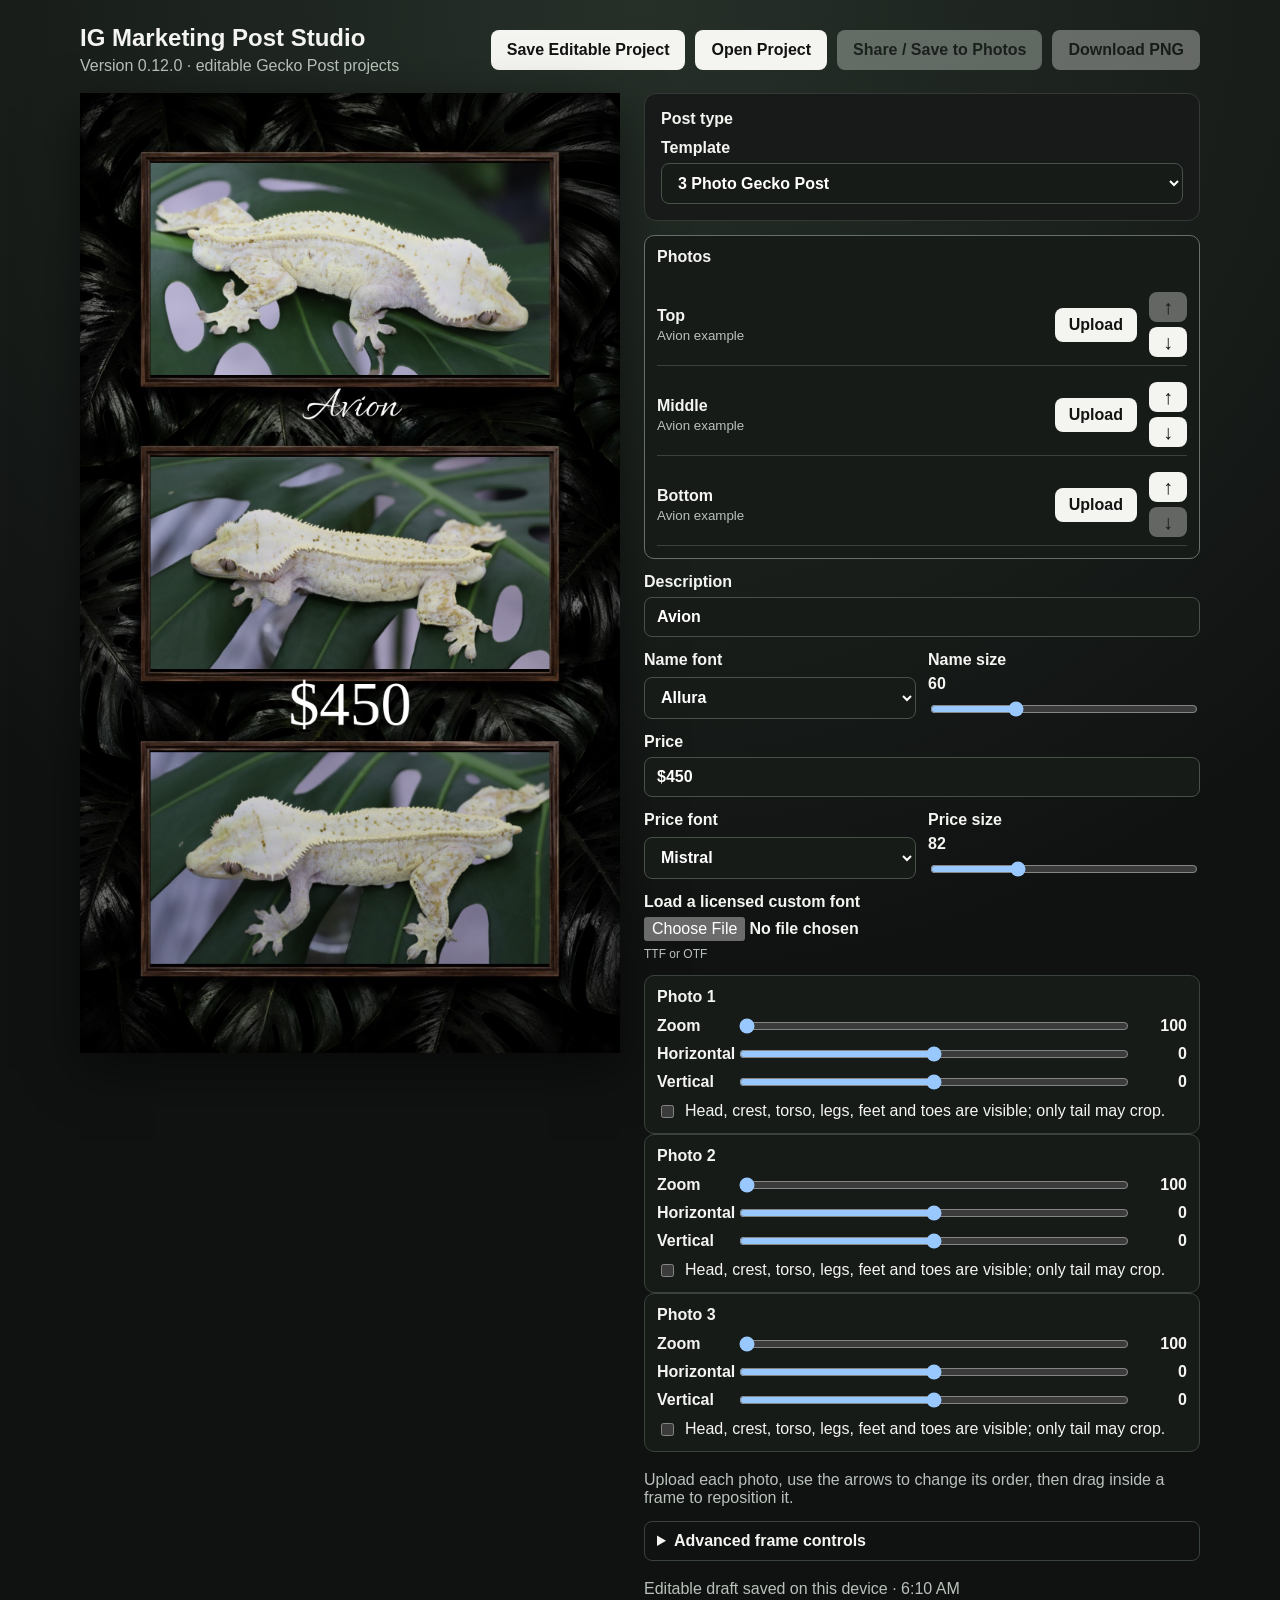
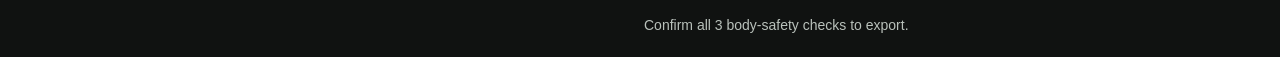
==== index.html @ ddfc0a80 "Publish IG Marketing Post Studio v0.12.0" ====
<!doctype html>
<html lang="en">
<head>
  <meta charset="utf-8">
  <meta name="viewport" content="width=device-width,initial-scale=1">
  <meta name="theme-color" content="#101211">
  <meta name="apple-mobile-web-app-capable" content="yes">
  <meta name="apple-mobile-web-app-status-bar-style" content="black-translucent">
  <meta name="apple-mobile-web-app-title" content="CK Stories">
  <title>IG Marketing Post Studio</title>
  <link rel="manifest" href="manifest.webmanifest">
  <link rel="apple-touch-icon" href="assets/apple-touch-icon.png">
  <link rel="preconnect" href="https://fonts.googleapis.com">
  <link rel="preconnect" href="https://fonts.gstatic.com" crossorigin>
  <link href="https://fonts.googleapis.com/css2?family=Alex+Brush&family=Allura&family=Birthstone&family=Caveat:wght@400;500&family=Corinthia:wght@400;700&family=Dancing+Script:wght@400;500&family=Great+Vibes&family=Italianno&family=Mr+De+Haviland&family=Parisienne&family=Pinyon+Script&family=Rochester&family=Sacramento&family=Satisfy&family=Tangerine:wght@400;700&family=Yellowtail&display=swap" rel="stylesheet">
  <link rel="stylesheet" href="styles.css">
  <link rel="stylesheet" href="styles-v5.css">
  <link rel="stylesheet" href="styles-v6.css">
  <link rel="stylesheet" href="styles-v8.css">
  <link rel="stylesheet" href="styles-v9.css">
  <link rel="stylesheet" href="styles-v10.css">
  <link rel="stylesheet" href="styles-v11.css">
</head>
<body>
  <main>
    <section class="editor">
      <header>
        <div><h1>IG Marketing Post Studio</h1><p>Version 0.12.0 · editable Gecko Post projects</p></div>
        <div class="primary-actions"><button id="save-project" type="button">Save Editable Project</button><button id="open-project" type="button">Open Project</button><button id="share" type="button" disabled>Share / Save to Photos</button><button id="export" type="button" disabled>Download PNG</button></div>
        <input id="project-file" class="sr-only" type="file" accept=".geckopost,application/json">
      </header>
      <div class="workspace">
        <canvas id="story" width="720" height="1280" aria-label="Instagram Story preview"></canvas>
        <aside>
          <section class="template-controls">
            <h2>Post type</h2>
            <label>Template<select id="post-type"><option value="three">3 Photo Gecko Post</option><option value="two">2 Photo Gecko Post</option><option value="one">1 Photo Gecko Post</option></select></label>
            <label id="orientation-control" hidden>Photo orientation<select id="photo-orientation"><option value="landscape">Landscape</option><option value="vertical">Vertical</option></select></label>
          </section>
          <section class="photo-order compact-photos">
            <h2>Photos</h2>
            <div class="order-row"><span><strong>Top</strong><small id="photo-status-1">Avion example</small></span><button type="button" class="upload-button" data-photo="0">Upload</button><div><button type="button" class="order-button" data-slot="0" data-direction="up" disabled aria-label="Move top photo up">↑</button><button type="button" class="order-button" data-slot="0" data-direction="down" aria-label="Move top photo down">↓</button></div></div>
            <div class="order-row"><span><strong>Middle</strong><small id="photo-status-2">Avion example</small></span><button type="button" class="upload-button" data-photo="1">Upload</button><div><button type="button" class="order-button" data-slot="1" data-direction="up" aria-label="Move middle photo up">↑</button><button type="button" class="order-button" data-slot="1" data-direction="down" aria-label="Move middle photo down">↓</button></div></div>
            <div class="order-row"><span><strong>Bottom</strong><small id="photo-status-3">Avion example</small></span><button type="button" class="upload-button" data-photo="2">Upload</button><div><button type="button" class="order-button" data-slot="2" data-direction="up" aria-label="Move bottom photo up">↑</button><button type="button" class="order-button" data-slot="2" data-direction="down" disabled aria-label="Move bottom photo down">↓</button></div></div>
            <input id="photo-file-1" class="sr-only" type="file" accept="image/jpeg,image/png,image/webp"><input id="photo-file-2" class="sr-only" type="file" accept="image/jpeg,image/png,image/webp"><input id="photo-file-3" class="sr-only" type="file" accept="image/jpeg,image/png,image/webp">
          </section>
          <label>Description<input id="description" value="Avion"></label>
          <div class="text-controls">
            <label>Name font<select id="description-font"><option value="Allura">Allura</option><option value="Alex Brush">Alex Brush</option><option value="Birthstone">Birthstone</option><option value="Corinthia">Corinthia</option><option value="Dancing Script">Dancing Script</option><option value="Great Vibes">Great Vibes</option><option value="Italianno">Italianno</option><option value="Mr De Haviland">Mr De Haviland</option><option value="Parisienne">Parisienne</option><option value="Pinyon Script">Pinyon Script</option><option value="Rochester">Rochester</option><option value="Sacramento">Sacramento</option><option value="Satisfy">Satisfy</option><option value="Tangerine">Tangerine</option><option value="Yellowtail">Yellowtail</option><option value="Caveat">Caveat</option><option value="Mistral">Mistral</option><option value="French Script MT">French Script</option><option value="Brush Script MT">Brush Script</option><option value="Segoe Script">Segoe Script</option></select></label>
            <label>Name size <output id="description-size-value">60</output><input id="description-size" type="range" min="20" max="150" value="60"></label>
          </div>
          <label>Price<input id="price" value="$450"></label>
          <div class="text-controls">
            <label>Price font<select id="price-font"><option value="Mistral">Mistral</option><option value="Satisfy">Satisfy</option><option value="Yellowtail">Yellowtail</option><option value="Caveat">Caveat</option><option value="Brush Script MT">Brush Script</option><option value="French Script MT">French Script</option><option value="Segoe Script">Segoe Script</option></select></label>
            <label>Price size <output id="price-size-value">82</output><input id="price-size" type="range" min="36" max="180" value="82"></label>
          </div>
          <label>Load a licensed custom font<input id="custom-font-file" type="file" accept=".ttf,.otf,font/ttf,font/otf"><span id="font-status">TTF or OTF</span></label>
          <div id="photo-controls"></div>
          <p class="hint">Upload each photo, use the arrows to change its order, then drag inside a frame to reposition it.</p>
          <details><summary>Advanced frame controls</summary><p>Vertical frame growth and movement require a frame-free background plus a transparent frame overlay. They remain locked with the current flattened master to prevent duplicated or damaged frame pixels.</p></details>
          <p id="autosave-status">Editable draft saves automatically on this device.</p>
          <p id="status" role="status">Confirm all 3 body-safety checks to export.</p>
        </aside>
      </div>
    </section>
  </main>
  <script src="app.js?v=12"></script>
</body>
</html>
---- styles.css ----
:root{color-scheme:dark;font-family:Segoe UI,Arial,sans-serif;background:#101211;color:#f4f4f1}*{box-sizing:border-box}body{margin:0;background:radial-gradient(circle at top,#263029,#101211 55%)}main{padding:24px}.editor{max-width:1120px;margin:auto}header{display:flex;align-items:center;justify-content:space-between;gap:20px;margin-bottom:18px}h1{margin:0;font-size:24px}h2{font-size:16px;margin:0 0 10px}p{color:#b9c1bb;margin:5px 0 0}.workspace{display:grid;grid-template-columns:minmax(320px,540px) minmax(280px,1fr);gap:24px;align-items:start}canvas{display:block;width:100%;height:auto;background:#000;box-shadow:0 16px 48px #0008;cursor:grab;touch-action:none}aside{display:grid;gap:14px;position:sticky;top:18px}label{display:grid;gap:6px;font-weight:600}input,button,select{font:inherit}input[type=text],input:not([type]),select{width:100%;padding:10px 12px;border:1px solid #485149;border-radius:8px;background:#171b18;color:#fff}.loaders{padding:12px;border:1px solid #667068;border-radius:10px;background:#1d231f;display:grid;grid-template-columns:repeat(3,1fr);gap:10px}.loaders h2{grid-column:1/-1}.loaders input{max-width:100%;font-size:12px}.text-controls{display:grid;grid-template-columns:1fr 1fr;gap:12px}.text-controls output{font-variant-numeric:tabular-nums}.photo{padding:12px;border:1px solid #39423b;border-radius:10px;background:#171b18}.photo h2{font-size:16px;margin:0 0 10px}.row{display:grid;grid-template-columns:72px 1fr 48px;gap:8px;align-items:center;margin:8px 0}.row output{text-align:right;font-variant-numeric:tabular-nums}.safe{display:flex;grid-template-columns:none;align-items:flex-start;gap:8px;font-weight:500;margin-top:10px}.safe input{margin-top:3px}details{padding:10px 12px;border:1px solid #39423b;border-radius:8px}summary{cursor:pointer;font-weight:700}button{padding:11px 16px;border:0;border-radius:8px;background:#f4f4f1;color:#121412;font-weight:700;cursor:pointer}button:disabled{opacity:.35;cursor:not-allowed}#status{font-size:14px}@media(max-width:760px){main{padding:14px}.workspace{grid-template-columns:1fr}.text-controls,.loaders{grid-template-columns:1fr}.loaders h2{grid-column:auto}aside{position:static}}
---- styles-v5.css ----
.loaders label {
  padding: 10px;
  background: #111512;
  border-radius: 8px;
}

.loaders input[type="file"] {
  width: 100%;
  padding: 8px 0;
}

.loaders span,
#font-status {
  color: #b9c1bb;
  font-size: 12px;
  font-weight: 400;
  overflow-wrap: anywhere;
}
---- styles-v6.css ----
.sr-only{position:absolute;width:1px;height:1px;padding:0;margin:-1px;overflow:hidden;clip:rect(0,0,0,0);white-space:nowrap;border:0}
.drop-zone{min-height:126px;padding:14px;border:2px dashed #69766c;border-radius:10px;background:#111512;display:flex;flex-direction:column;align-items:center;justify-content:center;gap:7px;text-align:center;cursor:pointer;transition:background .15s,border-color .15s}
.drop-zone:hover,.drop-zone.dragging{background:#263129;border-color:#fff}
.drop-zone.loaded{border-style:solid;border-color:#9db6a2}
.drop-zone span,.drop-zone small{color:#b9c1bb}
.drop-zone small{overflow-wrap:anywhere}
---- styles-v8.css ----
.photo-order{padding:12px;border:1px solid #667068;border-radius:10px;background:#171b18;display:grid;gap:8px}
.order-row{display:flex;align-items:center;justify-content:space-between;gap:12px;padding:8px 0;border-bottom:1px solid #39423b}
.order-row:last-child{border-bottom:0}
.order-row>div{display:flex;flex-direction:column;gap:5px}
.order-button{width:38px;height:30px;padding:0;font-size:20px;line-height:1}
---- styles-v9.css ----
.compact-photos .order-row{display:grid;grid-template-columns:1fr auto auto}
.compact-photos .order-row>span{display:grid;gap:3px}
.compact-photos small{color:#b9c1bb;font-weight:400;overflow-wrap:anywhere}
.upload-button{padding:8px 14px}
---- styles-v10.css ----
.primary-actions{display:flex;gap:10px;flex-wrap:wrap;justify-content:flex-end}
#share{background:#dfe9e1}
@media(max-width:760px){main{padding:10px}header{align-items:stretch;flex-direction:column}.primary-actions{display:grid;grid-template-columns:1fr 1fr;position:sticky;top:0;z-index:5;background:#101211;padding:8px 0}.primary-actions button{padding:14px 8px}.workspace{gap:14px}canvas{box-shadow:none}.compact-photos .order-row{grid-template-columns:1fr auto auto}.upload-button{min-height:44px}.order-button{width:44px;height:36px}input[type="range"]{min-height:32px}aside{gap:12px}}
---- styles-v11.css ----
.template-controls{display:grid;gap:.7rem;padding:1rem;border:1px solid #343936;border-radius:12px;background:#171a18}
.template-controls h2{margin:0}
.template-controls label{margin:0}
[hidden]{display:none!important}
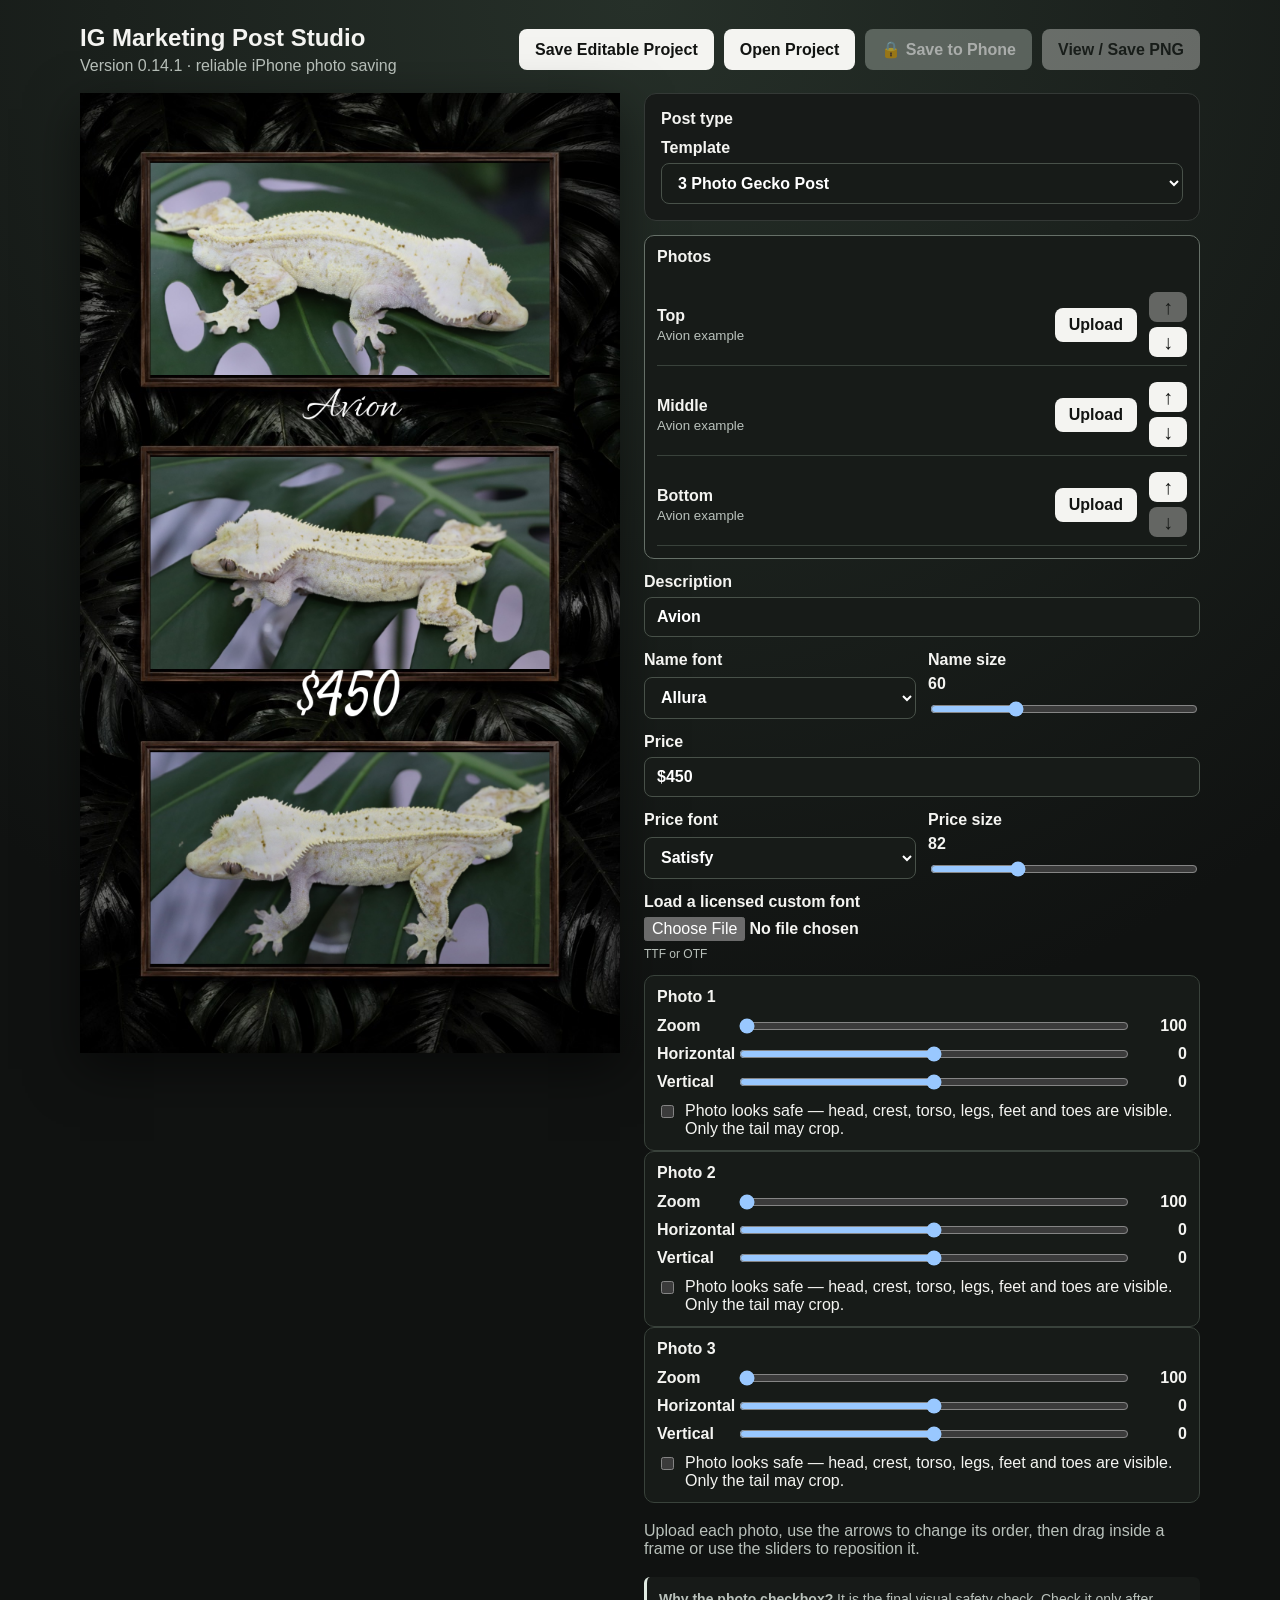
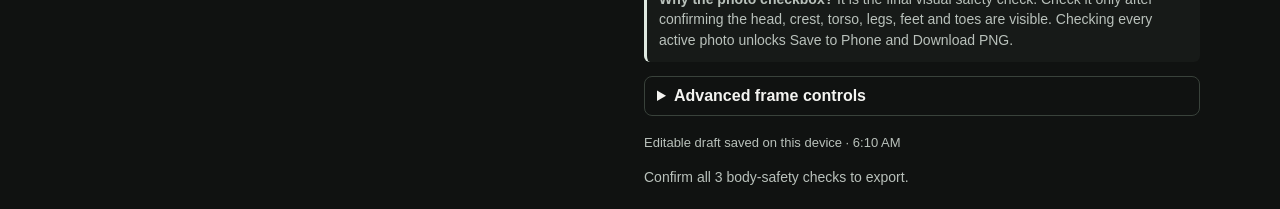
==== commit 75ec09bf: "Release IG Marketing Post Studio v0.14.1" ====
--- a/index.html
+++ b/index.html
@@ -12,7 +12,7 @@
   <link rel="apple-touch-icon" href="assets/apple-touch-icon.png">
   <link rel="preconnect" href="https://fonts.googleapis.com">
   <link rel="preconnect" href="https://fonts.gstatic.com" crossorigin>
-  <link href="https://fonts.googleapis.com/css2?family=Alex+Brush&family=Allura&family=Birthstone&family=Caveat:wght@400;500&family=Corinthia:wght@400;700&family=Dancing+Script:wght@400;500&family=Great+Vibes&family=Italianno&family=Mr+De+Haviland&family=Parisienne&family=Pinyon+Script&family=Rochester&family=Sacramento&family=Satisfy&family=Tangerine:wght@400;700&family=Yellowtail&display=swap" rel="stylesheet">
+  <link href="https://fonts.googleapis.com/css2?family=Alex+Brush&family=Allura&family=Birthstone&family=Bonheur+Royale&family=Carattere&family=Caveat:wght@400;500&family=Cedarville+Cursive&family=Corinthia:wght@400;700&family=Dancing+Script:wght@400;500&family=Dawning+of+a+New+Day&family=Ephesis&family=Great+Vibes&family=Homemade+Apple&family=Imperial+Script&family=Italianno&family=Lavishly+Yours&family=Lovers+Quarrel&family=Meow+Script&family=MonteCarlo&family=Mr+De+Haviland&family=Oooh+Baby&family=Parisienne&family=Petit+Formal+Script&family=Pinyon+Script&family=Qwitcher+Grypen:wght@400;700&family=Rochester&family=Sacramento&family=Satisfy&family=Style+Script&family=Tangerine:wght@400;700&family=Waterfall&family=Whisper&family=WindSong:wght@400;500&family=Yellowtail&display=swap" rel="stylesheet">
   <link rel="stylesheet" href="styles.css">
   <link rel="stylesheet" href="styles-v5.css">
   <link rel="stylesheet" href="styles-v6.css">
@@ -20,13 +20,15 @@
   <link rel="stylesheet" href="styles-v9.css">
   <link rel="stylesheet" href="styles-v10.css">
   <link rel="stylesheet" href="styles-v11.css">
+  <link rel="stylesheet" href="styles-v13.css">
+  <link rel="stylesheet" href="fontesk-fonts.css">
 </head>
 <body>
   <main>
     <section class="editor">
       <header>
-        <div><h1>IG Marketing Post Studio</h1><p>Version 0.12.0 · editable Gecko Post projects</p></div>
-        <div class="primary-actions"><button id="save-project" type="button">Save Editable Project</button><button id="open-project" type="button">Open Project</button><button id="share" type="button" disabled>Share / Save to Photos</button><button id="export" type="button" disabled>Download PNG</button></div>
+        <div><h1>IG Marketing Post Studio</h1><p>Version 0.14.1 · reliable iPhone photo saving</p></div>
+        <div class="primary-actions"><button id="save-project" type="button">Save Editable Project</button><button id="open-project" type="button">Open Project</button><button id="share" type="button" disabled>Save to Phone</button><button id="export" type="button" disabled>View / Save PNG</button></div>
         <input id="project-file" class="sr-only" type="file" accept=".geckopost,application/json">
       </header>
       <div class="workspace">
@@ -46,17 +48,18 @@
           </section>
           <label>Description<input id="description" value="Avion"></label>
           <div class="text-controls">
-            <label>Name font<select id="description-font"><option value="Allura">Allura</option><option value="Alex Brush">Alex Brush</option><option value="Birthstone">Birthstone</option><option value="Corinthia">Corinthia</option><option value="Dancing Script">Dancing Script</option><option value="Great Vibes">Great Vibes</option><option value="Italianno">Italianno</option><option value="Mr De Haviland">Mr De Haviland</option><option value="Parisienne">Parisienne</option><option value="Pinyon Script">Pinyon Script</option><option value="Rochester">Rochester</option><option value="Sacramento">Sacramento</option><option value="Satisfy">Satisfy</option><option value="Tangerine">Tangerine</option><option value="Yellowtail">Yellowtail</option><option value="Caveat">Caveat</option><option value="Mistral">Mistral</option><option value="French Script MT">French Script</option><option value="Brush Script MT">Brush Script</option><option value="Segoe Script">Segoe Script</option></select></label>
+            <label>Name font<select id="description-font" data-default="Allura"></select></label>
             <label>Name size <output id="description-size-value">60</output><input id="description-size" type="range" min="20" max="150" value="60"></label>
           </div>
           <label>Price<input id="price" value="$450"></label>
           <div class="text-controls">
-            <label>Price font<select id="price-font"><option value="Mistral">Mistral</option><option value="Satisfy">Satisfy</option><option value="Yellowtail">Yellowtail</option><option value="Caveat">Caveat</option><option value="Brush Script MT">Brush Script</option><option value="French Script MT">French Script</option><option value="Segoe Script">Segoe Script</option></select></label>
+            <label>Price font<select id="price-font" data-default="Satisfy"></select></label>
             <label>Price size <output id="price-size-value">82</output><input id="price-size" type="range" min="36" max="180" value="82"></label>
           </div>
           <label>Load a licensed custom font<input id="custom-font-file" type="file" accept=".ttf,.otf,font/ttf,font/otf"><span id="font-status">TTF or OTF</span></label>
           <div id="photo-controls"></div>
-          <p class="hint">Upload each photo, use the arrows to change its order, then drag inside a frame to reposition it.</p>
+          <p class="hint">Upload each photo, use the arrows to change its order, then drag inside a frame or use the sliders to reposition it.</p>
+          <p class="safety-explanation"><strong>Why the photo checkbox?</strong> It is the final visual safety check. Check it only after confirming the head, crest, torso, legs, feet and toes are visible. Checking every active photo unlocks Save to Phone and Download PNG.</p>
           <details><summary>Advanced frame controls</summary><p>Vertical frame growth and movement require a frame-free background plus a transparent frame overlay. They remain locked with the current flattened master to prevent duplicated or damaged frame pixels.</p></details>
           <p id="autosave-status">Editable draft saves automatically on this device.</p>
           <p id="status" role="status">Confirm all 3 body-safety checks to export.</p>
@@ -64,6 +67,14 @@
       </div>
     </section>
   </main>
-  <script src="app.js?v=12"></script>
+  <dialog id="save-preview">
+    <div class="save-preview-card">
+      <h2>Save this image to Photos</h2>
+      <p>Press and hold the finished image, then choose <strong>Save to Photos</strong> or <strong>Save Image</strong>.</p>
+      <img id="save-preview-image" alt="Finished Instagram Story ready to save">
+      <div class="save-preview-actions"><button id="retry-share" type="button">Open Share Sheet</button><button id="close-preview" type="button">Close</button></div>
+    </div>
+  </dialog>
+  <script src="app.js?v=141"></script>
 </body>
 </html>
--- a/styles-v13.css
+++ b/styles-v13.css
@@ -0,0 +1,18 @@
+.safety-explanation{padding:12px;border-left:3px solid #dfe9e1;background:#171a18;border-radius:6px;font-size:14px;line-height:1.45}
+#autosave-status{font-size:13px}
+#share:disabled{opacity:.62;background:#7f8881;color:#fff}
+#save-preview{width:min(94vw,620px);max-height:94vh;padding:0;border:1px solid #516057;border-radius:16px;background:#101412;color:#fff}
+#save-preview::backdrop{background:#000c}
+.save-preview-card{padding:18px;text-align:center}.save-preview-card h2{margin:0 0 8px}.save-preview-card p{line-height:1.4}
+#save-preview-image{display:block;max-width:100%;max-height:68vh;margin:12px auto;border:1px solid #66736b;background:#000;touch-action:auto;-webkit-user-select:auto;user-select:auto}
+.save-preview-actions{display:flex;gap:10px;justify-content:center}.save-preview-actions button{min-height:48px}
+@media(max-width:760px){
+  body{padding-bottom:78px}
+  header{margin-bottom:8px}
+  .primary-actions{position:fixed;left:0;right:0;bottom:0;top:auto;z-index:20;grid-template-columns:repeat(4,1fr);gap:4px;padding:7px;background:#101211f2;border-top:1px solid #39423b}
+  .primary-actions button{min-height:54px;padding:7px 4px;font-size:12px;line-height:1.15}
+  .workspace{display:flex;flex-direction:column;gap:12px}
+  canvas{position:sticky;top:0;z-index:10;width:auto;max-width:100%;max-height:42vh;margin:0 auto;border:1px solid #39423b;touch-action:pan-y;background:#000}
+  aside{width:100%}
+  .photo{scroll-margin-top:43vh}
+}
--- a/fontesk-fonts.css
+++ b/fontesk-fonts.css
@@ -0,0 +1,7 @@
+@font-face{font-family:'Kipish';src:url('assets/fonts/kipish-regular.ttf') format('truetype');font-display:swap}
+@font-face{font-family:'Witchwoode';src:url('assets/fonts/witchwoode-regular.woff2') format('woff2');font-display:swap}
+@font-face{font-family:'Royalty Free';src:url('assets/fonts/royalty-free.ttf') format('truetype');font-display:swap}
+@font-face{font-family:'Sekaiwo';src:url('assets/fonts/sekaiwo-regular.ttf') format('truetype');font-display:swap}
+@font-face{font-family:'Showclick';src:url('assets/fonts/showclick.ttf') format('truetype');font-display:swap}
+@font-face{font-family:'Marti';src:url('assets/fonts/marti.otf') format('opentype');font-display:swap}
+@font-face{font-family:'Star Rust';src:url('assets/fonts/star-rust.otf') format('opentype');font-display:swap}
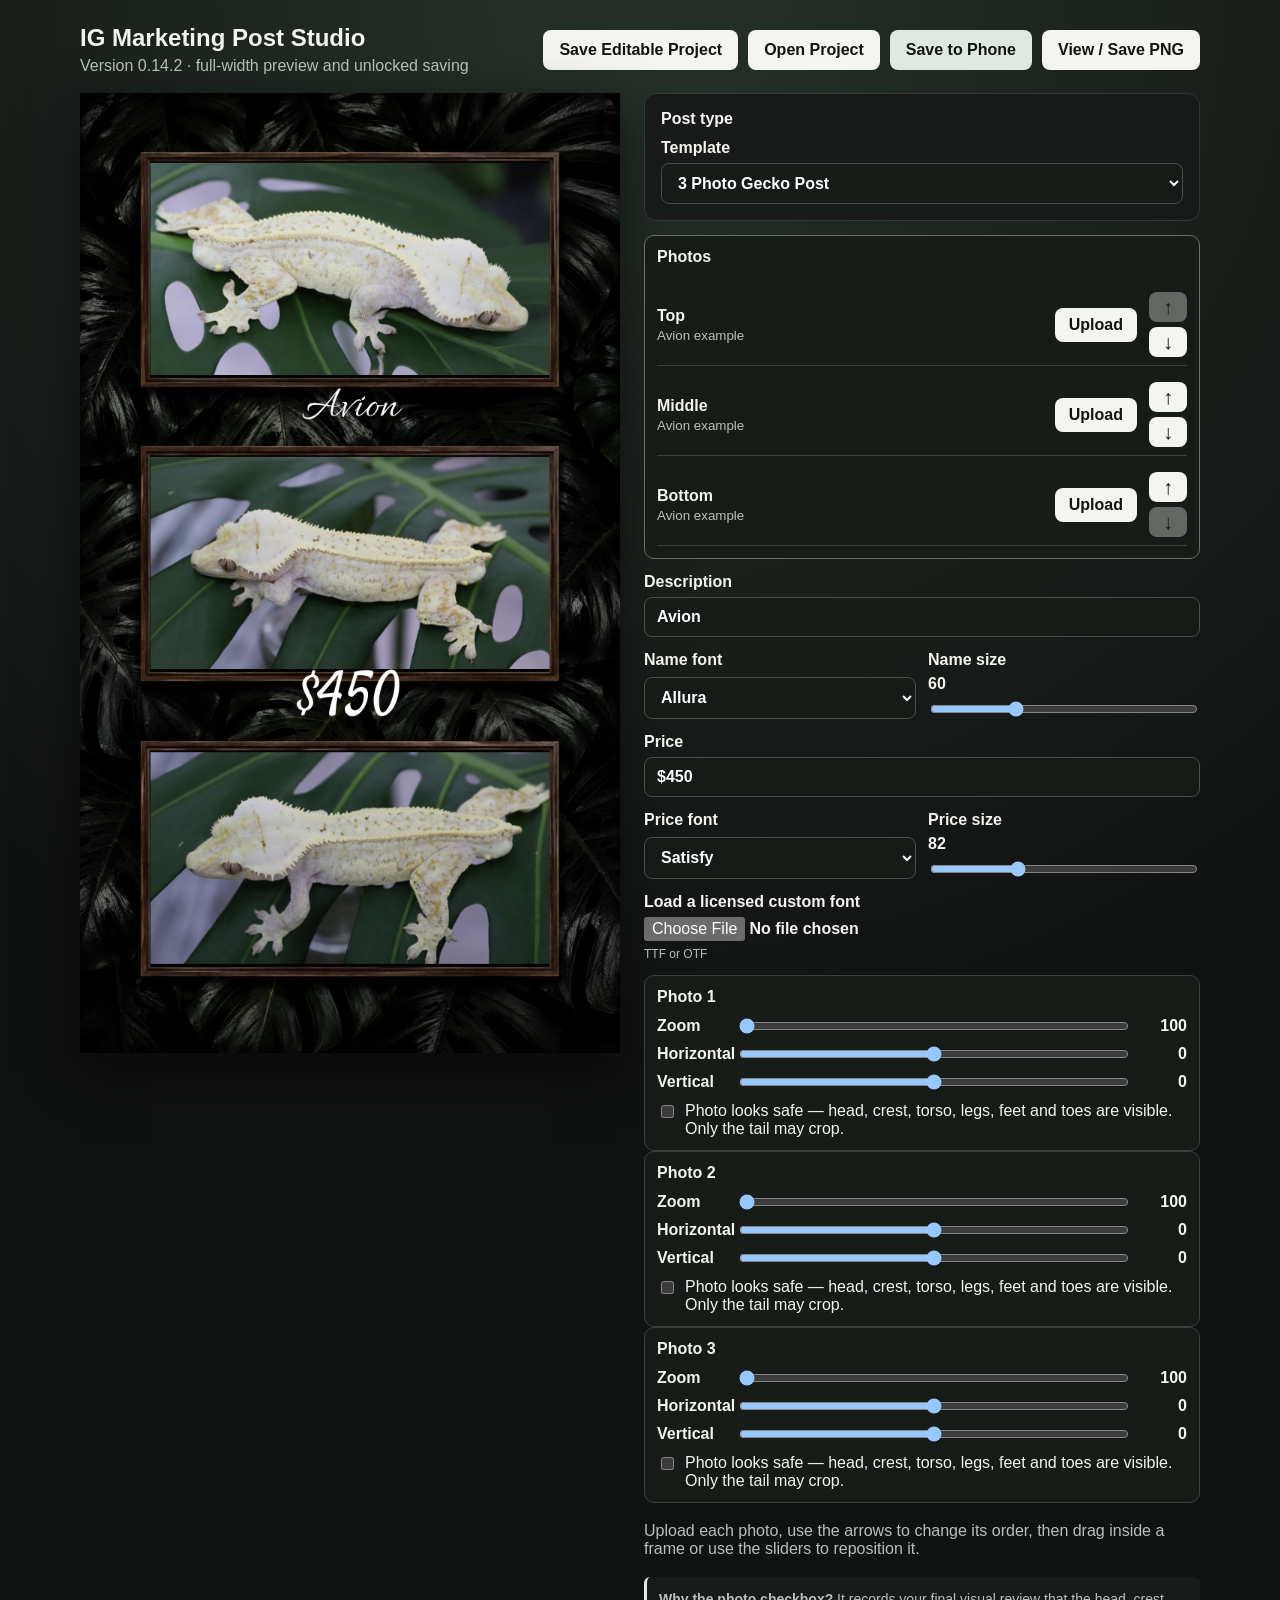
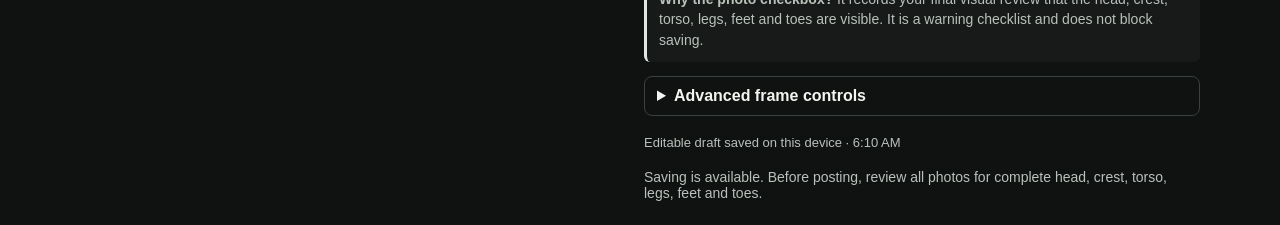
==== commit f9823870: "Fix mobile preview and unlock saving" ====
--- a/index.html
+++ b/index.html
@@ -27,7 +27,7 @@
   <main>
     <section class="editor">
       <header>
-        <div><h1>IG Marketing Post Studio</h1><p>Version 0.14.1 · reliable iPhone photo saving</p></div>
+        <div><h1>IG Marketing Post Studio</h1><p>Version 0.14.2 · full-width preview and unlocked saving</p></div>
         <div class="primary-actions"><button id="save-project" type="button">Save Editable Project</button><button id="open-project" type="button">Open Project</button><button id="share" type="button" disabled>Save to Phone</button><button id="export" type="button" disabled>View / Save PNG</button></div>
         <input id="project-file" class="sr-only" type="file" accept=".geckopost,application/json">
       </header>
@@ -59,7 +59,7 @@
           <label>Load a licensed custom font<input id="custom-font-file" type="file" accept=".ttf,.otf,font/ttf,font/otf"><span id="font-status">TTF or OTF</span></label>
           <div id="photo-controls"></div>
           <p class="hint">Upload each photo, use the arrows to change its order, then drag inside a frame or use the sliders to reposition it.</p>
-          <p class="safety-explanation"><strong>Why the photo checkbox?</strong> It is the final visual safety check. Check it only after confirming the head, crest, torso, legs, feet and toes are visible. Checking every active photo unlocks Save to Phone and Download PNG.</p>
+          <p class="safety-explanation"><strong>Why the photo checkbox?</strong> It records your final visual review that the head, crest, torso, legs, feet and toes are visible. It is a warning checklist and does not block saving.</p>
           <details><summary>Advanced frame controls</summary><p>Vertical frame growth and movement require a frame-free background plus a transparent frame overlay. They remain locked with the current flattened master to prevent duplicated or damaged frame pixels.</p></details>
           <p id="autosave-status">Editable draft saves automatically on this device.</p>
           <p id="status" role="status">Confirm all 3 body-safety checks to export.</p>
@@ -75,6 +75,6 @@
       <div class="save-preview-actions"><button id="retry-share" type="button">Open Share Sheet</button><button id="close-preview" type="button">Close</button></div>
     </div>
   </dialog>
-  <script src="app.js?v=141"></script>
+  <script src="app.js?v=142"></script>
 </body>
 </html>
--- a/styles-v13.css
+++ b/styles-v13.css
@@ -1,6 +1,6 @@
 .safety-explanation{padding:12px;border-left:3px solid #dfe9e1;background:#171a18;border-radius:6px;font-size:14px;line-height:1.45}
 #autosave-status{font-size:13px}
-#share:disabled{opacity:.62;background:#7f8881;color:#fff}
+#share:disabled,#export:disabled{opacity:.62;background:#7f8881;color:#fff}
 #save-preview{width:min(94vw,620px);max-height:94vh;padding:0;border:1px solid #516057;border-radius:16px;background:#101412;color:#fff}
 #save-preview::backdrop{background:#000c}
 .save-preview-card{padding:18px;text-align:center}.save-preview-card h2{margin:0 0 8px}.save-preview-card p{line-height:1.4}
@@ -8,11 +8,12 @@
 .save-preview-actions{display:flex;gap:10px;justify-content:center}.save-preview-actions button{min-height:48px}
 @media(max-width:760px){
   body{padding-bottom:78px}
-  header{margin-bottom:8px}
+  main{padding:0}
+  header{margin:0;padding:14px}
   .primary-actions{position:fixed;left:0;right:0;bottom:0;top:auto;z-index:20;grid-template-columns:repeat(4,1fr);gap:4px;padding:7px;background:#101211f2;border-top:1px solid #39423b}
   .primary-actions button{min-height:54px;padding:7px 4px;font-size:12px;line-height:1.15}
   .workspace{display:flex;flex-direction:column;gap:12px}
-  canvas{position:sticky;top:0;z-index:10;width:auto;max-width:100%;max-height:42vh;margin:0 auto;border:1px solid #39423b;touch-action:pan-y;background:#000}
-  aside{width:100%}
+  canvas{position:sticky;top:0;z-index:10;display:block;width:100%;height:42vh;max-width:none;max-height:none;margin:0;border:0;border-bottom:1px solid #39423b;object-fit:contain;touch-action:pan-y;background:#0b100e;box-shadow:0 8px 18px #000b}
+  aside{width:100%;padding:0 14px 14px}
   .photo{scroll-margin-top:43vh}
 }
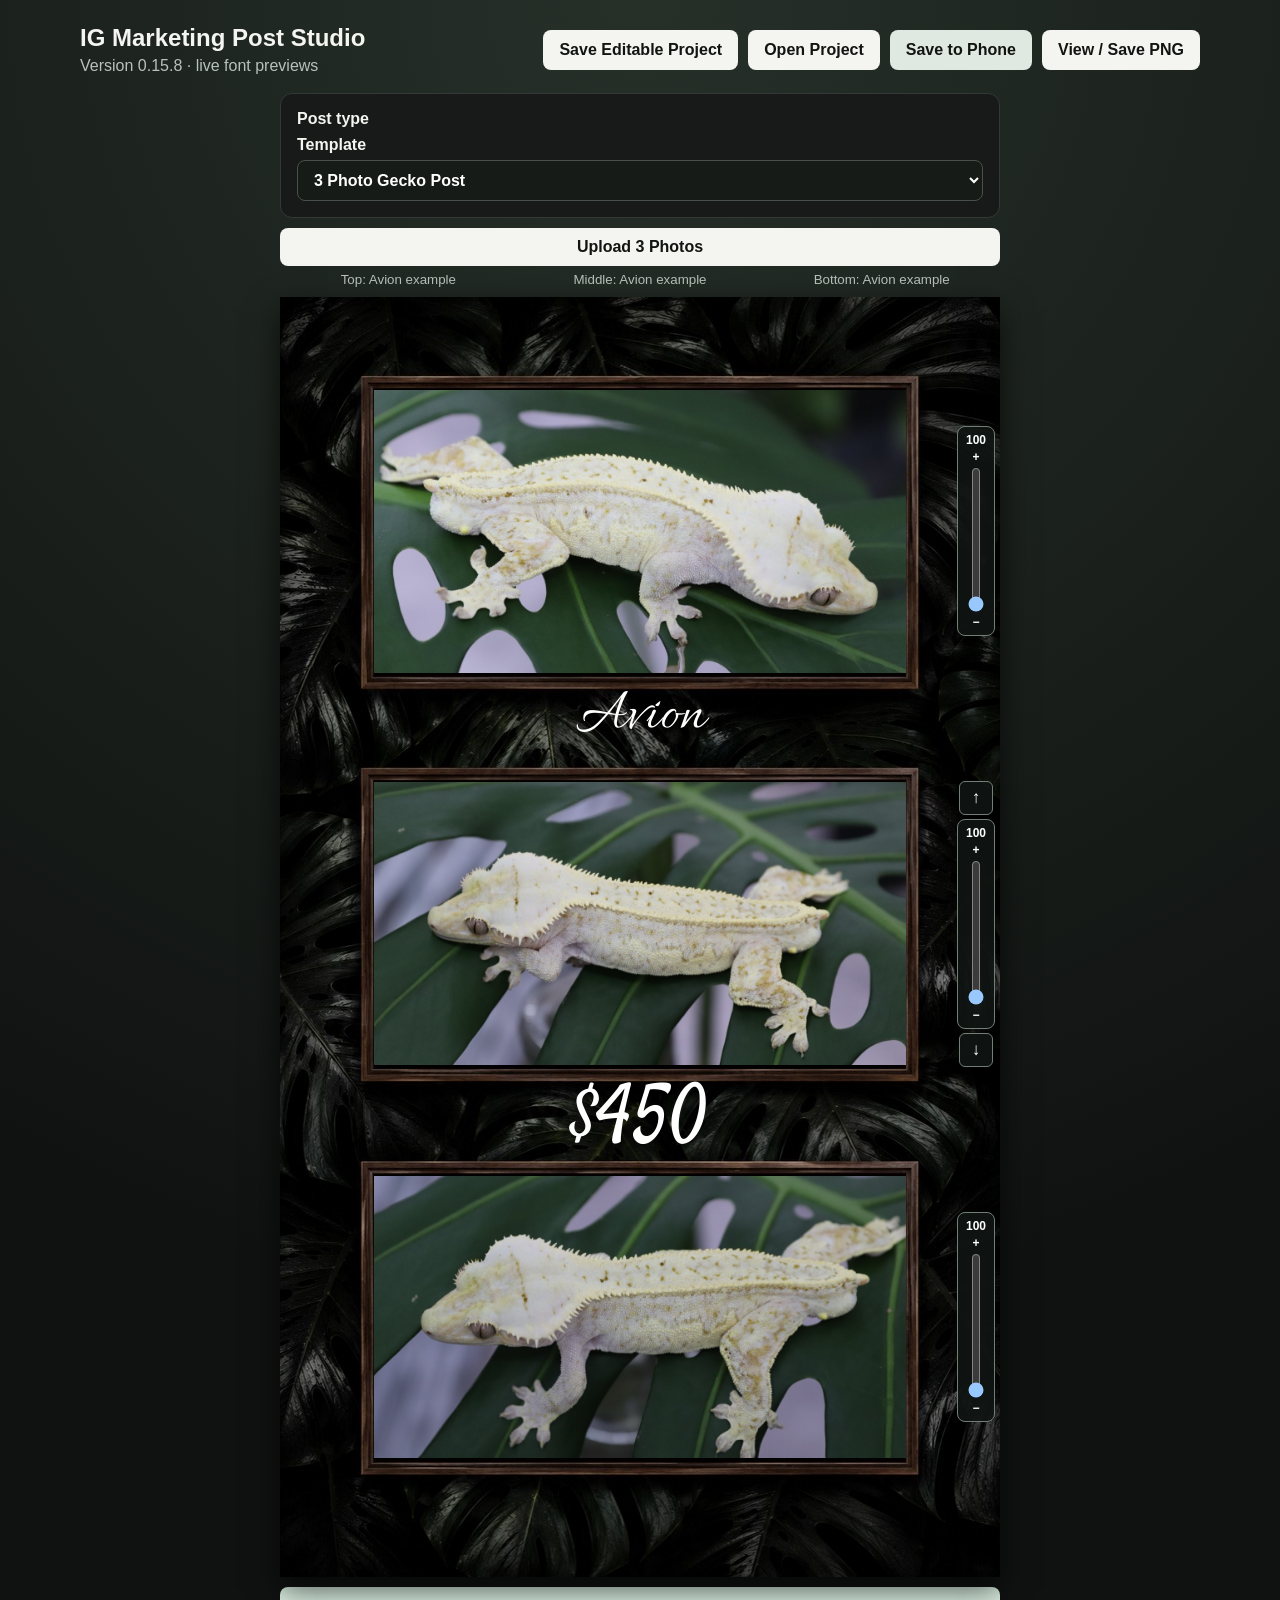
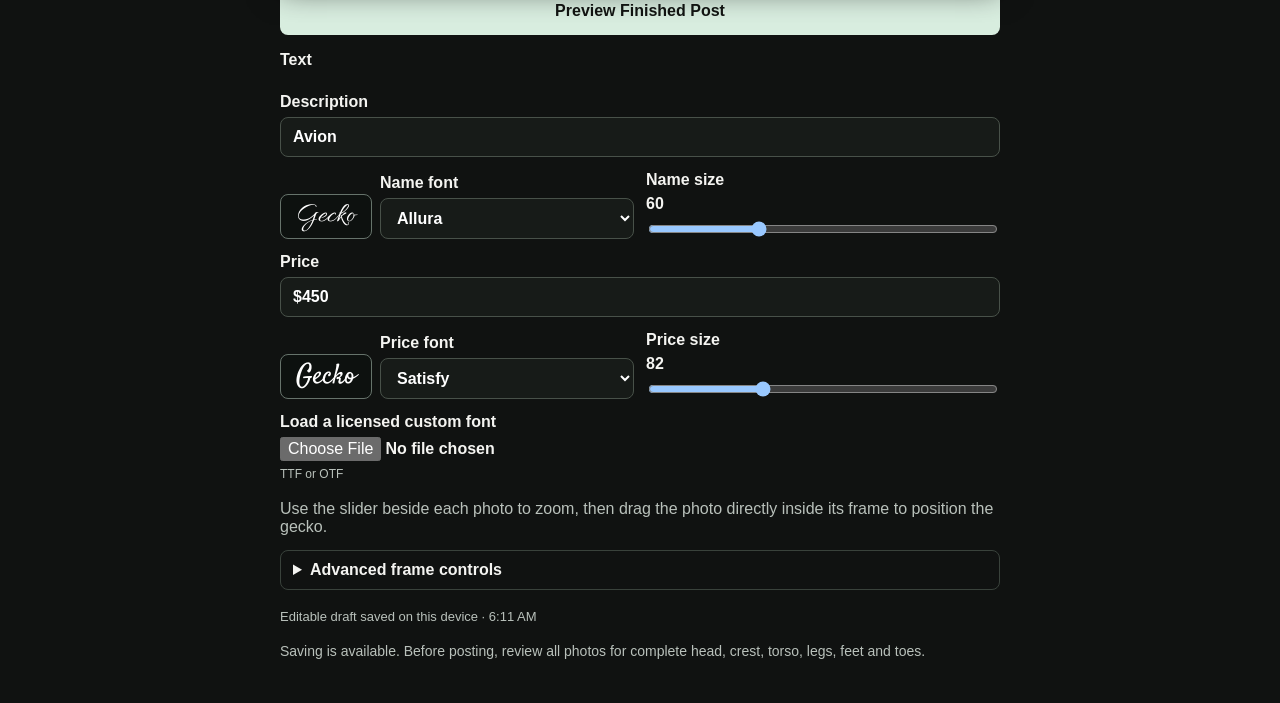
==== commit f55f86f6: "Release mobile photo-first editor v0.15.8" ====
--- a/index.html
+++ b/index.html
@@ -27,39 +27,39 @@
   <main>
     <section class="editor">
       <header>
-        <div><h1>IG Marketing Post Studio</h1><p>Version 0.14.2 · full-width preview and unlocked saving</p></div>
+        <div><h1>IG Marketing Post Studio</h1><p>Version 0.15.8 · live font previews</p></div>
         <div class="primary-actions"><button id="save-project" type="button">Save Editable Project</button><button id="open-project" type="button">Open Project</button><button id="share" type="button" disabled>Save to Phone</button><button id="export" type="button" disabled>View / Save PNG</button></div>
         <input id="project-file" class="sr-only" type="file" accept=".geckopost,application/json">
       </header>
       <div class="workspace">
-        <canvas id="story" width="720" height="1280" aria-label="Instagram Story preview"></canvas>
-        <aside>
+        <section class="preview-column">
           <section class="template-controls">
             <h2>Post type</h2>
             <label>Template<select id="post-type"><option value="three">3 Photo Gecko Post</option><option value="two">2 Photo Gecko Post</option><option value="one">1 Photo Gecko Post</option></select></label>
             <label id="orientation-control" hidden>Photo orientation<select id="photo-orientation"><option value="landscape">Landscape</option><option value="vertical">Vertical</option></select></label>
           </section>
-          <section class="photo-order compact-photos">
-            <h2>Photos</h2>
-            <div class="order-row"><span><strong>Top</strong><small id="photo-status-1">Avion example</small></span><button type="button" class="upload-button" data-photo="0">Upload</button><div><button type="button" class="order-button" data-slot="0" data-direction="up" disabled aria-label="Move top photo up">↑</button><button type="button" class="order-button" data-slot="0" data-direction="down" aria-label="Move top photo down">↓</button></div></div>
-            <div class="order-row"><span><strong>Middle</strong><small id="photo-status-2">Avion example</small></span><button type="button" class="upload-button" data-photo="1">Upload</button><div><button type="button" class="order-button" data-slot="1" data-direction="up" aria-label="Move middle photo up">↑</button><button type="button" class="order-button" data-slot="1" data-direction="down" aria-label="Move middle photo down">↓</button></div></div>
-            <div class="order-row"><span><strong>Bottom</strong><small id="photo-status-3">Avion example</small></span><button type="button" class="upload-button" data-photo="2">Upload</button><div><button type="button" class="order-button" data-slot="2" data-direction="up" aria-label="Move bottom photo up">↑</button><button type="button" class="order-button" data-slot="2" data-direction="down" disabled aria-label="Move bottom photo down">↓</button></div></div>
-            <input id="photo-file-1" class="sr-only" type="file" accept="image/jpeg,image/png,image/webp"><input id="photo-file-2" class="sr-only" type="file" accept="image/jpeg,image/png,image/webp"><input id="photo-file-3" class="sr-only" type="file" accept="image/jpeg,image/png,image/webp">
+          <section class="upload-strip">
+            <button type="button" id="upload-photos">Upload 3 Photos</button>
+            <div class="upload-statuses"><small id="photo-status-1">Top: Avion example</small><small id="photo-status-2">Middle: Avion example</small><small id="photo-status-3">Bottom: Avion example</small></div>
+            <input id="photo-files" class="sr-only" type="file" accept="image/jpeg,image/png,image/webp" multiple>
           </section>
+          <div class="canvas-stage"><canvas id="story" width="720" height="1280" aria-label="Instagram Story preview"></canvas><div id="photo-controls"></div></div>
+          <button id="preview-action" type="button">Preview Finished Post</button>
+        </section>
+        <aside>
+          <h2>Text</h2>
           <label>Description<input id="description" value="Avion"></label>
           <div class="text-controls">
-            <label>Name font<select id="description-font" data-default="Allura"></select></label>
+            <div class="font-choice"><span id="description-font-preview" class="font-sample">Gecko</span><label>Name font<select id="description-font" data-default="Allura"></select></label></div>
             <label>Name size <output id="description-size-value">60</output><input id="description-size" type="range" min="20" max="150" value="60"></label>
           </div>
           <label>Price<input id="price" value="$450"></label>
           <div class="text-controls">
-            <label>Price font<select id="price-font" data-default="Satisfy"></select></label>
+            <div class="font-choice"><span id="price-font-preview" class="font-sample">Gecko</span><label>Price font<select id="price-font" data-default="Satisfy"></select></label></div>
             <label>Price size <output id="price-size-value">82</output><input id="price-size" type="range" min="36" max="180" value="82"></label>
           </div>
           <label>Load a licensed custom font<input id="custom-font-file" type="file" accept=".ttf,.otf,font/ttf,font/otf"><span id="font-status">TTF or OTF</span></label>
-          <div id="photo-controls"></div>
-          <p class="hint">Upload each photo, use the arrows to change its order, then drag inside a frame or use the sliders to reposition it.</p>
-          <p class="safety-explanation"><strong>Why the photo checkbox?</strong> It records your final visual review that the head, crest, torso, legs, feet and toes are visible. It is a warning checklist and does not block saving.</p>
+          <p class="hint">Use the slider beside each photo to zoom, then drag the photo directly inside its frame to position the gecko.</p>
           <details><summary>Advanced frame controls</summary><p>Vertical frame growth and movement require a frame-free background plus a transparent frame overlay. They remain locked with the current flattened master to prevent duplicated or damaged frame pixels.</p></details>
           <p id="autosave-status">Editable draft saves automatically on this device.</p>
           <p id="status" role="status">Confirm all 3 body-safety checks to export.</p>
@@ -75,6 +75,6 @@
       <div class="save-preview-actions"><button id="retry-share" type="button">Open Share Sheet</button><button id="close-preview" type="button">Close</button></div>
     </div>
   </dialog>
-  <script src="app.js?v=142"></script>
+  <script src="app.js?v=150"></script>
 </body>
 </html>
--- a/styles-v13.css
+++ b/styles-v13.css
@@ -1,4 +1,3 @@
-.safety-explanation{padding:12px;border-left:3px solid #dfe9e1;background:#171a18;border-radius:6px;font-size:14px;line-height:1.45}
 #autosave-status{font-size:13px}
 #share:disabled,#export:disabled{opacity:.62;background:#7f8881;color:#fff}
 #save-preview{width:min(94vw,620px);max-height:94vh;padding:0;border:1px solid #516057;border-radius:16px;background:#101412;color:#fff}
@@ -6,14 +5,15 @@
 .save-preview-card{padding:18px;text-align:center}.save-preview-card h2{margin:0 0 8px}.save-preview-card p{line-height:1.4}
 #save-preview-image{display:block;max-width:100%;max-height:68vh;margin:12px auto;border:1px solid #66736b;background:#000;touch-action:auto;-webkit-user-select:auto;user-select:auto}
 .save-preview-actions{display:flex;gap:10px;justify-content:center}.save-preview-actions button{min-height:48px}
+.workspace{display:block}.preview-column,aside{width:min(100%,720px);margin:0 auto}.preview-column{display:grid;gap:10px}.template-controls{display:grid;gap:8px}
+.upload-strip{display:grid;gap:6px}.upload-strip button{width:100%;padding:10px 8px}.upload-statuses{display:grid;grid-template-columns:repeat(3,1fr);gap:5px}.upload-strip small{overflow:hidden;text-overflow:ellipsis;white-space:nowrap;color:#b9c1bb;text-align:center}
+.canvas-stage{position:relative;width:100%;aspect-ratio:9/16;background:#0b100e;overflow:hidden;box-shadow:0 12px 30px #000a}.canvas-stage canvas{width:100%;height:100%;object-fit:contain;touch-action:none;box-shadow:none}
+#photo-controls{position:absolute;inset:0;pointer-events:none}.photo-compact{position:absolute;right:5px;transform:translateY(-50%);z-index:4;padding:0;border:0;pointer-events:auto}.photo-compact:nth-child(2){display:flex;flex-direction:column;align-items:center;gap:4px}
+.zoom-control{display:flex;flex-direction:column-reverse;align-items:center;gap:3px;width:38px;height:210px;padding:6px 3px;border:1px solid #718077;border-radius:8px;background:#101412ed;color:#fff;font-size:12px}.zoom-control input{width:24px;height:174px;margin:0;writing-mode:vertical-lr;direction:rtl}.zoom-control output{width:32px;text-align:center;font-size:12px}.photo-compact:nth-child(2) .zoom-control{order:1}.middle-order{display:contents}.middle-order button{width:34px;height:34px;padding:0;border:1px solid #718077;border-radius:6px;background:#101412e8;color:#fff;font-size:17px}.middle-order button:first-child{order:0}.middle-order button:last-child{order:2}
+#preview-action{width:100%;min-height:48px;background:#d9eee0}aside{position:static;margin-top:16px;padding-bottom:20px}
+.font-choice{display:grid;grid-template-columns:minmax(68px,92px) minmax(0,1fr);gap:8px;align-items:end}.font-sample{display:flex;align-items:center;justify-content:center;min-height:45px;padding:4px;border:1px solid #66736b;border-radius:8px;background:#0d110f;color:#fff;font-size:28px;font-weight:400;line-height:1;overflow:hidden}.font-choice label{min-width:0}.font-choice select{min-width:0}
 @media(max-width:760px){
-  body{padding-bottom:78px}
-  main{padding:0}
-  header{margin:0;padding:14px}
-  .primary-actions{position:fixed;left:0;right:0;bottom:0;top:auto;z-index:20;grid-template-columns:repeat(4,1fr);gap:4px;padding:7px;background:#101211f2;border-top:1px solid #39423b}
-  .primary-actions button{min-height:54px;padding:7px 4px;font-size:12px;line-height:1.15}
-  .workspace{display:flex;flex-direction:column;gap:12px}
-  canvas{position:sticky;top:0;z-index:10;display:block;width:100%;height:42vh;max-width:none;max-height:none;margin:0;border:0;border-bottom:1px solid #39423b;object-fit:contain;touch-action:pan-y;background:#0b100e;box-shadow:0 8px 18px #000b}
-  aside{width:100%;padding:0 14px 14px}
-  .photo{scroll-margin-top:43vh}
+  body{padding-bottom:78px}main{padding:0}header{margin:0;padding:12px 14px}.primary-actions{position:fixed;left:0;right:0;bottom:0;top:auto;z-index:20;grid-template-columns:repeat(4,1fr);gap:4px;padding:7px;background:#101211f2;border-top:1px solid #39423b}.primary-actions button{min-height:54px;padding:7px 4px;font-size:12px;line-height:1.15}
+  .preview-column{width:100%}.template-controls,.upload-strip{padding:0 10px}.template-controls h2{display:none}.template-controls label{grid-template-columns:78px 1fr;align-items:center}.upload-strip{gap:5px}.upload-strip button{font-size:13px;min-height:44px}.upload-strip small{font-size:10px}
+  .canvas-stage{width:100%;height:auto;aspect-ratio:9/16}.canvas-stage canvas{touch-action:none}#preview-action{border-radius:0}aside{width:100%;padding:0 14px 14px;margin-top:14px}.text-controls{grid-template-columns:minmax(0,1.3fr) minmax(0,1fr)}.font-choice{grid-template-columns:74px minmax(0,1fr);gap:6px}.font-sample{font-size:24px}.zoom-control{width:36px;height:190px;padding:5px 2px}.zoom-control input{width:24px;height:156px}
 }
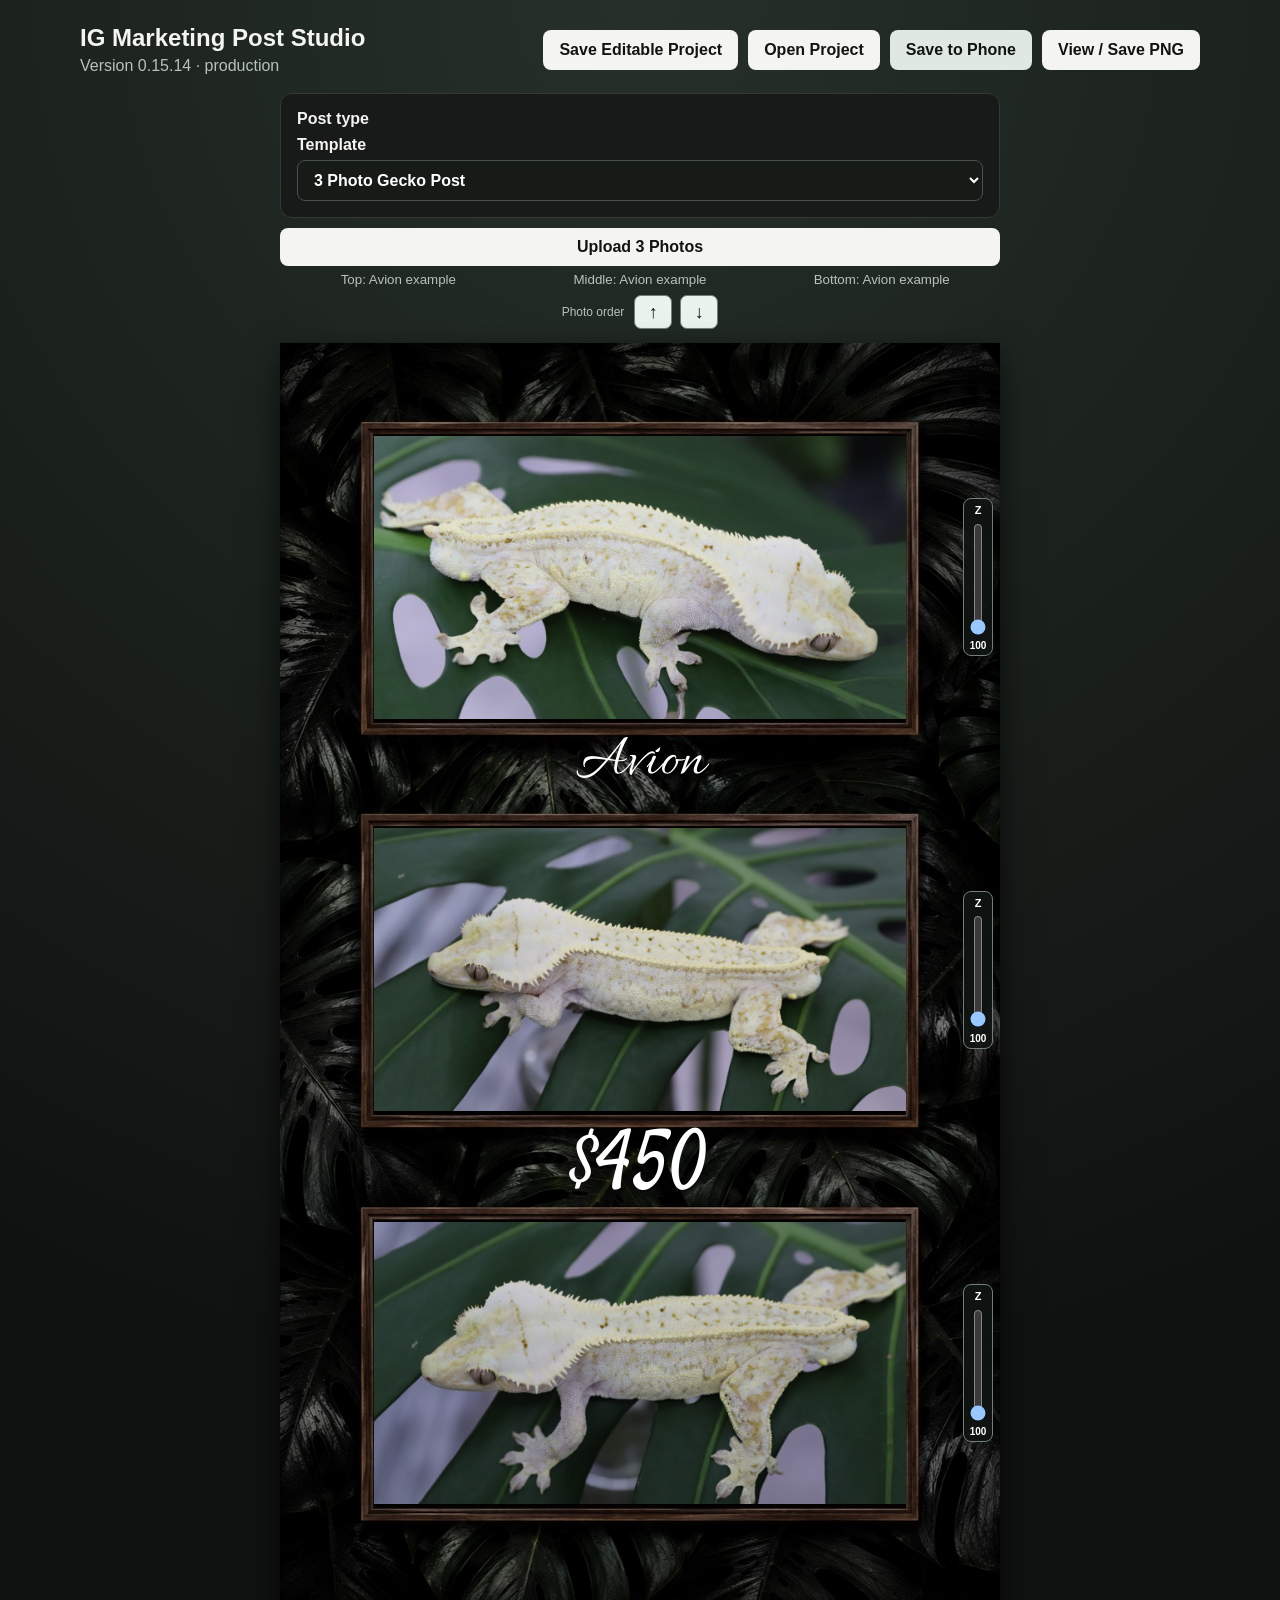
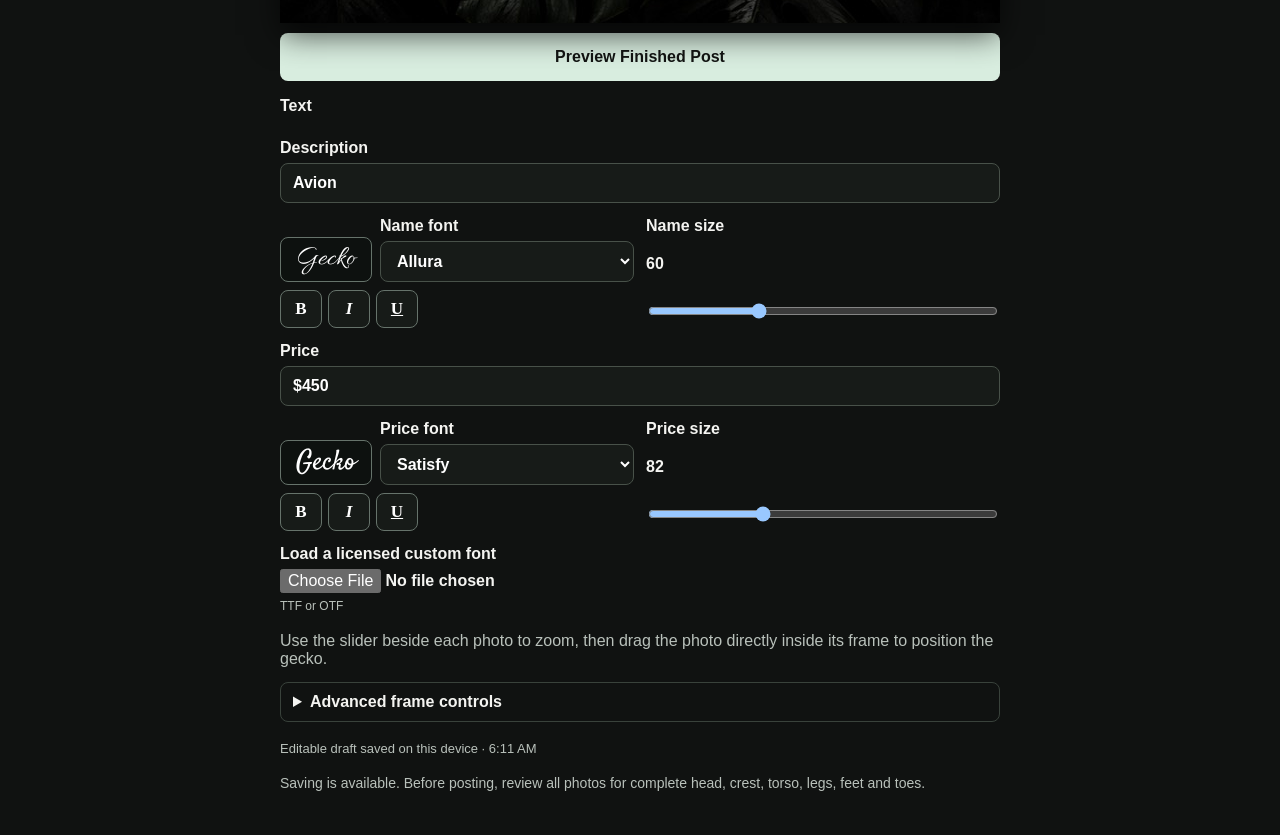
==== commit e86031f8: "Promote v0.15.14 UAT to production" ====
--- a/index.html
+++ b/index.html
@@ -20,14 +20,14 @@
   <link rel="stylesheet" href="styles-v9.css">
   <link rel="stylesheet" href="styles-v10.css">
   <link rel="stylesheet" href="styles-v11.css">
-  <link rel="stylesheet" href="styles-v13.css">
+  <link rel="stylesheet" href="styles-v13.css?v=1514">
   <link rel="stylesheet" href="fontesk-fonts.css">
 </head>
 <body>
   <main>
     <section class="editor">
       <header>
-        <div><h1>IG Marketing Post Studio</h1><p>Version 0.15.8 · live font previews</p></div>
+        <div><h1>IG Marketing Post Studio</h1><p>Version 0.15.14 · production</p></div>
         <div class="primary-actions"><button id="save-project" type="button">Save Editable Project</button><button id="open-project" type="button">Open Project</button><button id="share" type="button" disabled>Save to Phone</button><button id="export" type="button" disabled>View / Save PNG</button></div>
         <input id="project-file" class="sr-only" type="file" accept=".geckopost,application/json">
       </header>
@@ -75,6 +75,7 @@
       <div class="save-preview-actions"><button id="retry-share" type="button">Open Share Sheet</button><button id="close-preview" type="button">Close</button></div>
     </div>
   </dialog>
-  <script src="app.js?v=150"></script>
+  <script src="app.js?v=1514"></script>
+  <script src="uat-v1510.js?v=1514"></script>
 </body>
 </html>
--- a/styles-v13.css
+++ b/styles-v13.css
@@ -7,13 +7,14 @@
 .save-preview-actions{display:flex;gap:10px;justify-content:center}.save-preview-actions button{min-height:48px}
 .workspace{display:block}.preview-column,aside{width:min(100%,720px);margin:0 auto}.preview-column{display:grid;gap:10px}.template-controls{display:grid;gap:8px}
 .upload-strip{display:grid;gap:6px}.upload-strip button{width:100%;padding:10px 8px}.upload-statuses{display:grid;grid-template-columns:repeat(3,1fr);gap:5px}.upload-strip small{overflow:hidden;text-overflow:ellipsis;white-space:nowrap;color:#b9c1bb;text-align:center}
-.canvas-stage{position:relative;width:100%;aspect-ratio:9/16;background:#0b100e;overflow:hidden;box-shadow:0 12px 30px #000a}.canvas-stage canvas{width:100%;height:100%;object-fit:contain;touch-action:none;box-shadow:none}
-#photo-controls{position:absolute;inset:0;pointer-events:none}.photo-compact{position:absolute;right:5px;transform:translateY(-50%);z-index:4;padding:0;border:0;pointer-events:auto}.photo-compact:nth-child(2){display:flex;flex-direction:column;align-items:center;gap:4px}
-.zoom-control{display:flex;flex-direction:column-reverse;align-items:center;gap:3px;width:38px;height:210px;padding:6px 3px;border:1px solid #718077;border-radius:8px;background:#101412ed;color:#fff;font-size:12px}.zoom-control input{width:24px;height:174px;margin:0;writing-mode:vertical-lr;direction:rtl}.zoom-control output{width:32px;text-align:center;font-size:12px}.photo-compact:nth-child(2) .zoom-control{order:1}.middle-order{display:contents}.middle-order button{width:34px;height:34px;padding:0;border:1px solid #718077;border-radius:6px;background:#101412e8;color:#fff;font-size:17px}.middle-order button:first-child{order:0}.middle-order button:last-child{order:2}
+.canvas-stage{position:relative;width:100%;aspect-ratio:9/16;background:#0b100e;overflow:hidden;box-shadow:0 12px 30px #000a}.canvas-stage canvas{width:100%;height:100%;object-fit:contain;touch-action:pan-y;box-shadow:none}
+#photo-controls{position:absolute;inset:0;pointer-events:none}.photo-drag-zone{position:absolute;z-index:3;pointer-events:auto;touch-action:none}.photo-compact{position:absolute;right:7px;transform:translateY(-50%);z-index:4;padding:0;border:0;pointer-events:auto}
+.zoom-control{position:relative;display:block;width:30px;height:158px;padding:0;border:1px solid #718077;border-radius:8px;background:#101412ed;color:#fff;font-size:11px}.zoom-control::before{content:'Z';position:absolute;top:5px;left:0;width:100%;text-align:center;font-weight:800}.zoom-control input{position:absolute;left:50%;top:51%;width:112px;height:26px;margin:0;transform:translate(-50%,-50%) rotate(-90deg);transform-origin:center;writing-mode:horizontal-tb;direction:ltr}.zoom-control span{display:none}.zoom-control output{position:absolute;bottom:4px;left:0;width:100%;text-align:center;font-size:10px}.photo-order-toolbar{display:flex;align-items:center;justify-content:center;gap:10px;padding:2px 0 4px;color:#b9c1bb;font-size:12px}.photo-order-toolbar .middle-order{display:flex;gap:8px}.middle-order button{width:38px;height:34px;padding:0;border:1px solid #718077;border-radius:7px;background:#e9f4ed;color:#09110c;font-size:18px}.order-button:disabled{display:none}
 #preview-action{width:100%;min-height:48px;background:#d9eee0}aside{position:static;margin-top:16px;padding-bottom:20px}
 .font-choice{display:grid;grid-template-columns:minmax(68px,92px) minmax(0,1fr);gap:8px;align-items:end}.font-sample{display:flex;align-items:center;justify-content:center;min-height:45px;padding:4px;border:1px solid #66736b;border-radius:8px;background:#0d110f;color:#fff;font-size:28px;font-weight:400;line-height:1;overflow:hidden}.font-choice label{min-width:0}.font-choice select{min-width:0}
-@media(max-width:760px){
-  body{padding-bottom:78px}main{padding:0}header{margin:0;padding:12px 14px}.primary-actions{position:fixed;left:0;right:0;bottom:0;top:auto;z-index:20;grid-template-columns:repeat(4,1fr);gap:4px;padding:7px;background:#101211f2;border-top:1px solid #39423b}.primary-actions button{min-height:54px;padding:7px 4px;font-size:12px;line-height:1.15}
-  .preview-column{width:100%}.template-controls,.upload-strip{padding:0 10px}.template-controls h2{display:none}.template-controls label{grid-template-columns:78px 1fr;align-items:center}.upload-strip{gap:5px}.upload-strip button{font-size:13px;min-height:44px}.upload-strip small{font-size:10px}
-  .canvas-stage{width:100%;height:auto;aspect-ratio:9/16}.canvas-stage canvas{touch-action:none}#preview-action{border-radius:0}aside{width:100%;padding:0 14px 14px;margin-top:14px}.text-controls{grid-template-columns:minmax(0,1.3fr) minmax(0,1fr)}.font-choice{grid-template-columns:74px minmax(0,1fr);gap:6px}.font-sample{font-size:24px}.zoom-control{width:36px;height:190px;padding:5px 2px}.zoom-control input{width:24px;height:156px}
+.text-style-controls{grid-column:1/-1;display:flex;gap:6px}.text-style-controls button{width:42px;height:38px;padding:0;border:1px solid #66736b;background:#171b18;color:#fff;font-family:Georgia,serif;font-size:17px}.text-style-controls button[aria-pressed="true"]{background:#e9f4ed;color:#09110c;border-color:#e9f4ed}.text-style-controls button[data-style="bold"]{font-weight:800}.text-style-controls button[data-style="italic"]{font-style:italic}.text-style-controls button[data-style="underline"]{text-decoration:underline}
+@media(max-width:900px){
+body{padding-bottom:118px;scroll-padding-bottom:118px}main{padding:0}header{margin:0;padding:12px 14px}.primary-actions{position:fixed;left:0;right:0;bottom:0;top:auto;z-index:20;grid-template-columns:repeat(4,1fr);gap:4px;padding:7px calc(7px + env(safe-area-inset-right)) calc(7px + env(safe-area-inset-bottom)) calc(7px + env(safe-area-inset-left));background:#101211f2;border-top:1px solid #39423b}.primary-actions button{min-height:54px;padding:7px 4px;font-size:12px;line-height:1.15}
+.preview-column{width:100%}.template-controls,.upload-strip{padding:0 10px}.template-controls h2{display:none}.template-controls label{grid-template-columns:78px 1fr;align-items:center}.upload-strip{gap:5px}.upload-strip button{font-size:13px;min-height:44px}.upload-strip small{font-size:10px}
+.canvas-stage{width:100%;height:auto;aspect-ratio:9/16;margin:0}.canvas-stage canvas{touch-action:pan-y}#preview-action{width:100%;margin:0;border-radius:0}aside{width:100%;padding:0 14px 48px;margin-top:14px}.text-controls{grid-template-columns:minmax(0,1.3fr) minmax(0,1fr)}.font-choice{grid-template-columns:74px minmax(0,1fr);gap:6px}.font-sample{font-size:24px}.zoom-control{width:30px;height:150px}.zoom-control input{width:106px;height:28px}
 }
